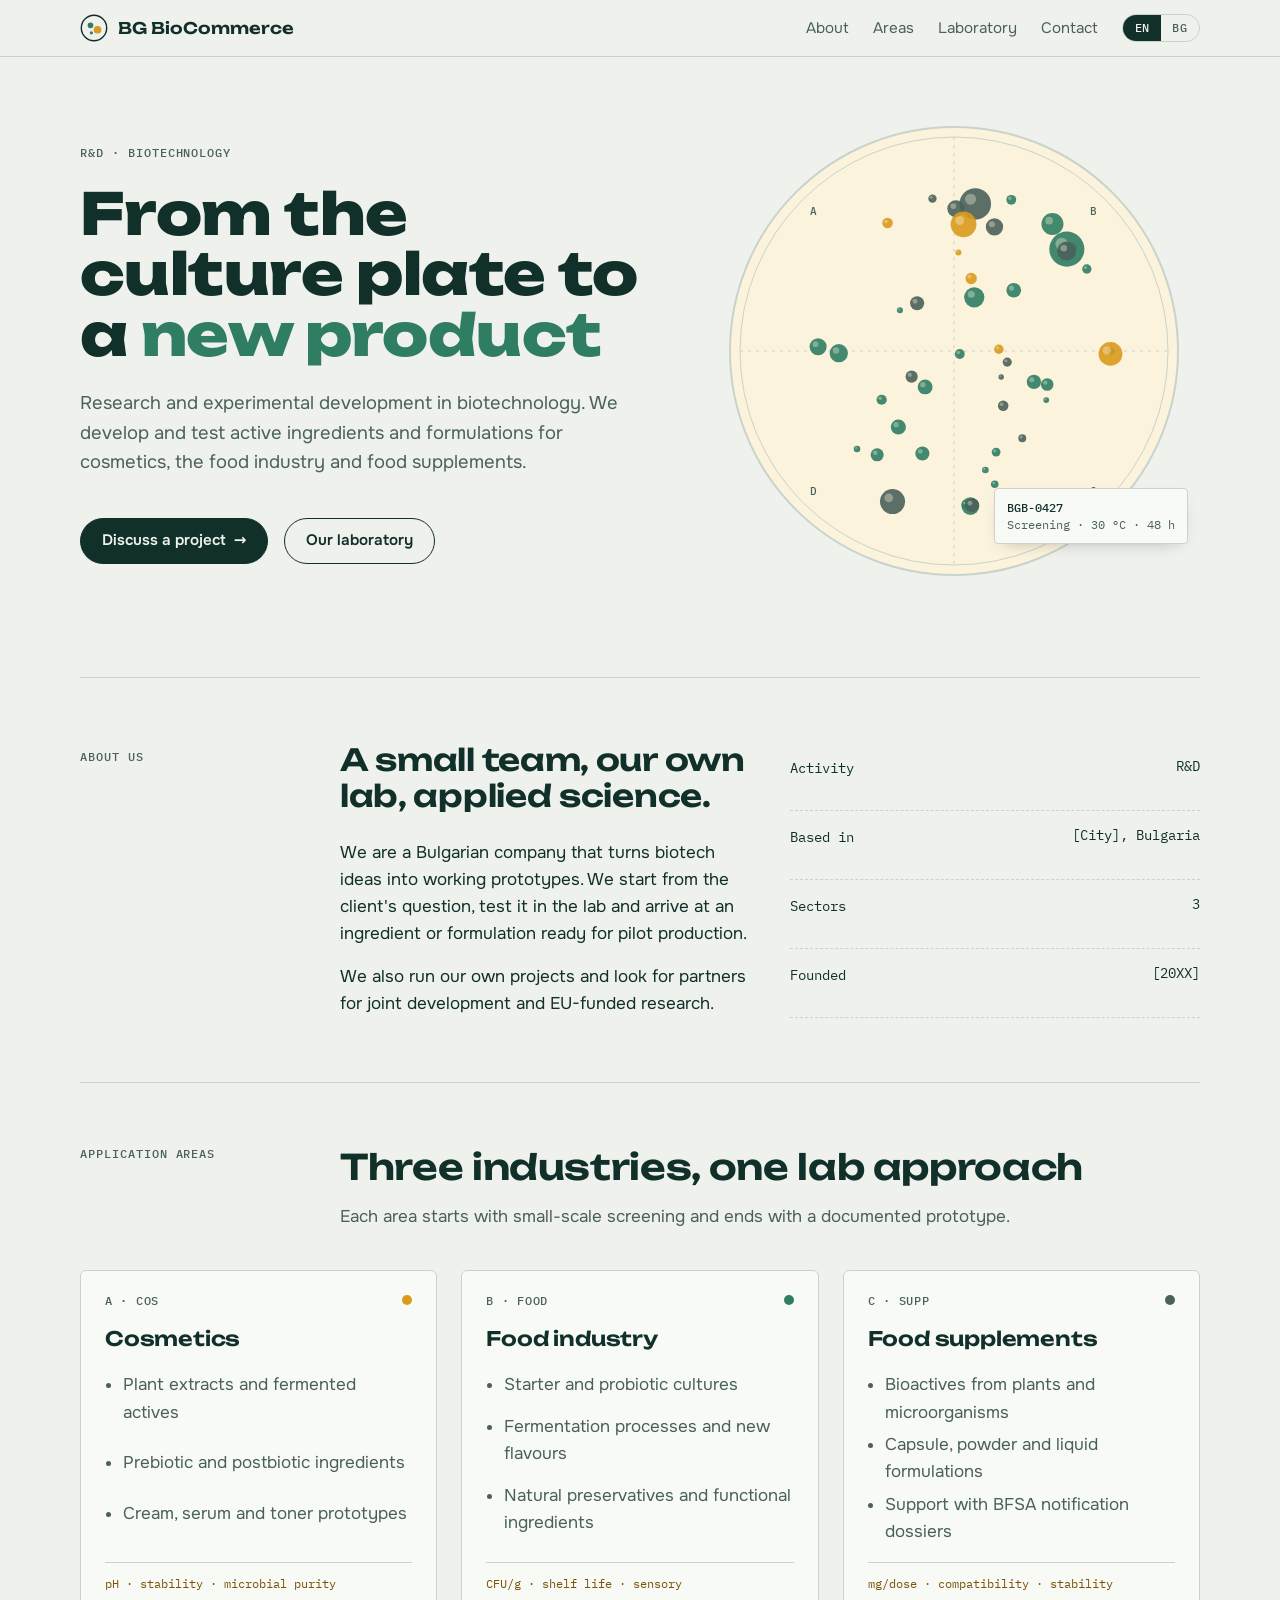
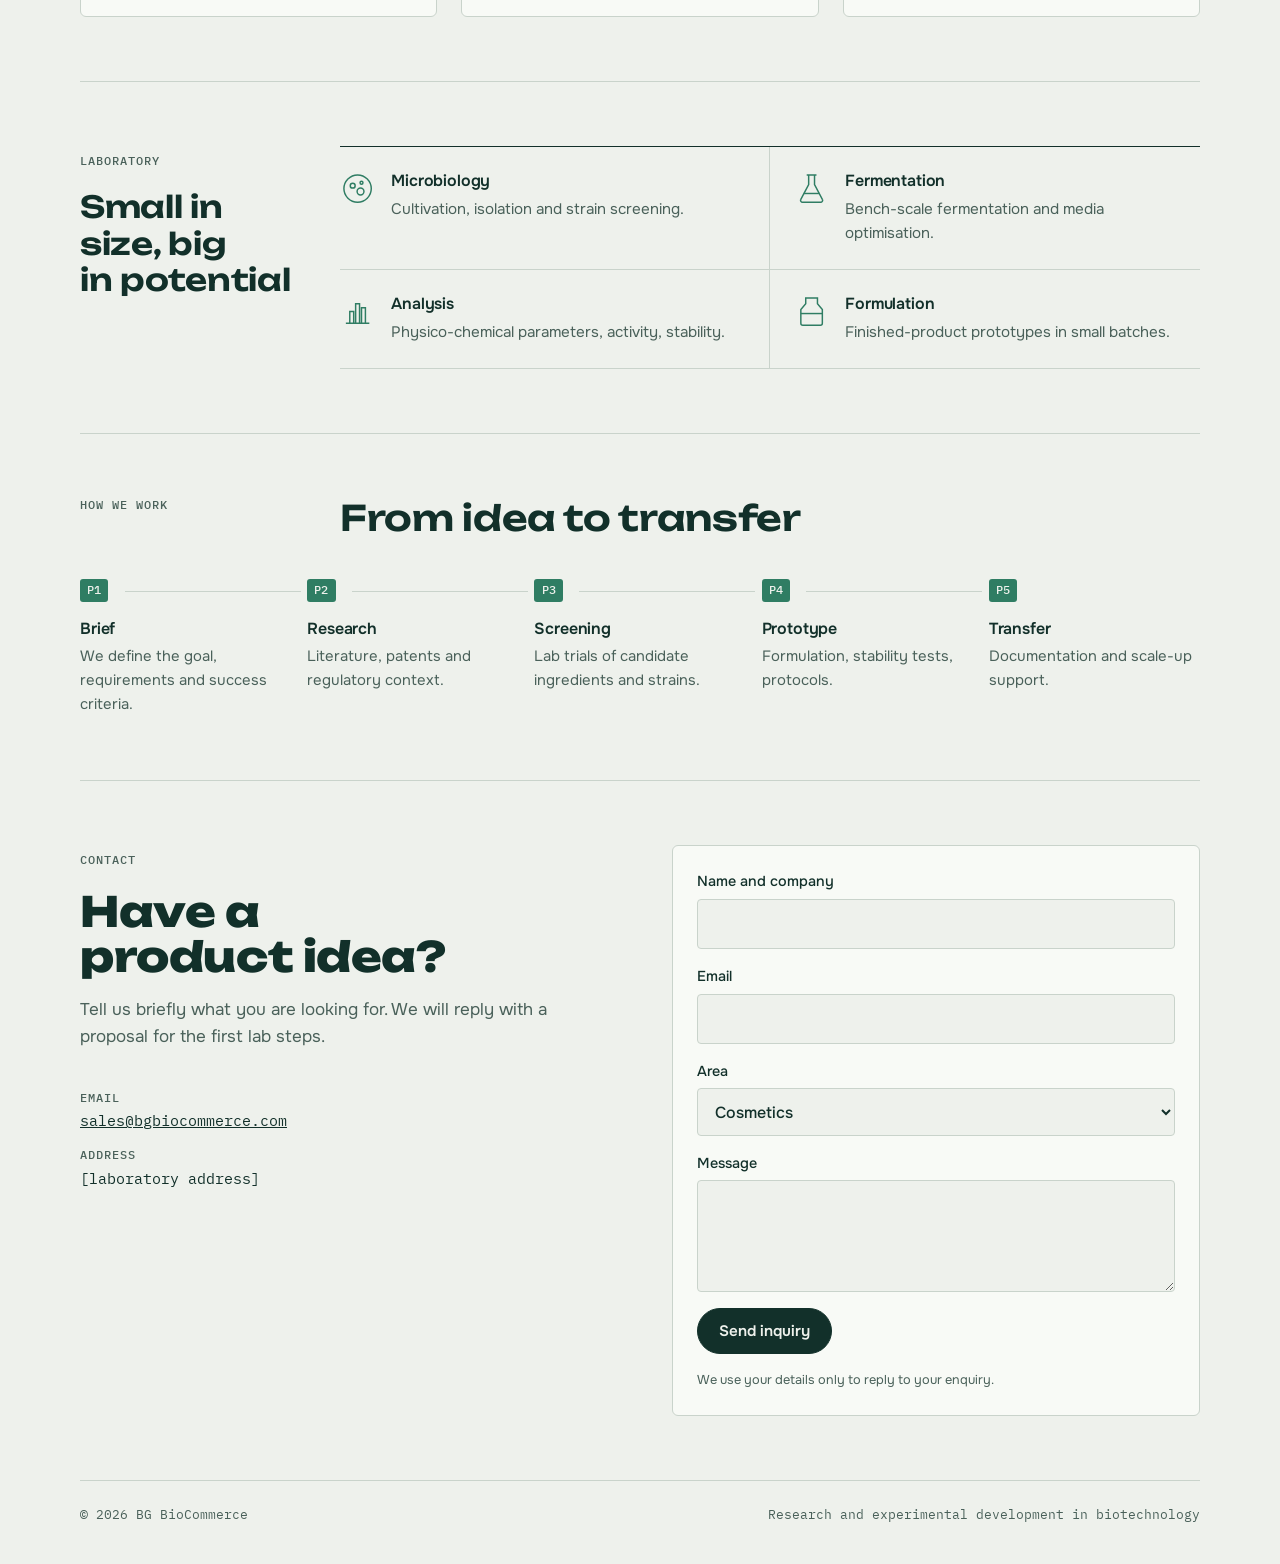
==== docs/index.html @ 8d6bc96a "Add production site for GitHub Pages in docs/ - docs/index.html built from the design concept, Engli" ====
<!doctype html>
<html lang="en" data-lang="en">
<head>
<meta charset="utf-8">
<meta name="viewport" content="width=device-width, initial-scale=1, viewport-fit=cover">
<title>BG BioCommerce · Biotechnology R&amp;D</title>
<meta name="description" content="BG BioCommerce: research and experimental development in biotechnology. Our laboratory develops and tests ingredients and formulations for cosmetics, the food industry and food supplements.">
<meta name="theme-color" content="#12302a">
<meta property="og:type" content="website">
<meta property="og:title" content="BG BioCommerce · Biotechnology R&amp;D">
<meta property="og:description" content="From the culture plate to a new product. Biotech R&amp;D for cosmetics, food and food supplements.">
<link rel="icon" href="favicon.svg" type="image/svg+xml">
<link rel="preload" href="fonts/unbounded-400-800-latin.woff2" as="font" type="font/woff2" crossorigin>
<link rel="preload" href="fonts/onest-400-600-latin.woff2" as="font" type="font/woff2" crossorigin>
<link rel="stylesheet" href="fonts/fonts.css">
<style>
/* Layout: a lab notebook — a culture-plate hero, then specimen-label sections on a mineral ground, one amber "agar" accent. */
:root {
  --bg: #eef1ec;          /* mineral sage paper */
  --surface: #f8faf6;
  --ink: #12302a;         /* spruce ink */
  --ink-soft: #4a615a;
  --line: #c9d3cb;
  --accent: #d99a1e;      /* agar amber */
  --accent-ink: #7a5208;
  --cell: #2f7d63;        /* chlorophyll */
  --plate: #fbf3dc;
  --display: "Unbounded", "Arial Black", system-ui, sans-serif;
  --body: "Onest", "Segoe UI", system-ui, sans-serif;
  --mono: "IBM Plex Mono", ui-monospace, "SFMono-Regular", Menlo, monospace;
  --s1: .75rem; --s2: 1rem; --s3: 1.5rem; --s4: 2.5rem; --s5: 4rem; --s6: 6rem;
}
@media (prefers-color-scheme: dark) {
  :root:not([data-theme="light"]) {
    --bg: #0d1a17; --surface: #13241f; --ink: #e3ece6; --ink-soft: #9fb3aa;
    --line: #26413a; --accent: #f0b23a; --accent-ink: #f6c96b; --cell: #5fbf98; --plate: #1d2a22;
    color-scheme: dark;
  }
}
:root[data-theme="dark"] {
  --bg: #0d1a17; --surface: #13241f; --ink: #e3ece6; --ink-soft: #9fb3aa;
  --line: #26413a; --accent: #f0b23a; --accent-ink: #f6c96b; --cell: #5fbf98; --plate: #1d2a22;
  color-scheme: dark;
}

* { box-sizing: border-box; }
html { scroll-behavior: smooth; }
[hidden] { display: none !important; }
img { max-width: 100%; }
body {
  margin: 0;
  background: var(--bg); color: var(--ink);
  font: 400 1.0625rem/1.6 var(--body);
  padding-inline: 16px;
}
.wrap { max-width: 1120px; margin-inline: auto; }
a { color: inherit; }
:focus-visible { outline: 2px solid var(--accent); outline-offset: 3px; border-radius: 2px; }
h1, h2, h3 { font-family: var(--display); text-wrap: balance; margin: 0; letter-spacing: -.01em; }
p { margin: 0; }
.label {
  font: 500 .75rem/1.2 var(--mono); letter-spacing: .08em; text-transform: uppercase; color: var(--ink-soft);
}
html[data-lang="bg"] .en, html:not([data-lang="bg"]) .bg { display: none !important; }

/* Header */
header.top {
  position: sticky; top: env(safe-area-inset-top, 0px); z-index: 10;
  background: color-mix(in srgb, var(--bg) 88%, transparent);
  backdrop-filter: blur(8px);
  border-bottom: 1px solid var(--line);
  margin-inline: -16px; padding-inline: 16px;
}
header.top .wrap { display: flex; align-items: center; gap: var(--s3); padding-block: .85rem; }
.brand { display: flex; align-items: center; gap: .6rem; text-decoration: none; font: 600 1rem/1 var(--display); }
.brand svg { width: 28px; height: 28px; flex: none; }
nav.links { display: flex; gap: var(--s3); margin-left: auto; font-size: .95rem; }
nav.links a { text-decoration: none; color: var(--ink-soft); }
nav.links a:hover { color: var(--ink); }
.lang { display: flex; border: 1px solid var(--line); border-radius: 999px; overflow: hidden; }
.lang button {
  font: 500 .75rem/1 var(--mono); letter-spacing: .06em; padding: .45rem .7rem; border: 0;
  background: transparent; color: var(--ink-soft); cursor: pointer;
}
.lang button[aria-pressed="true"] { background: var(--ink); color: var(--bg); }
@media (max-width: 760px) { nav.links { display: none; } .lang { margin-left: auto; } }

/* Hero */
.hero { display: grid; grid-template-columns: 1.15fr 1fr; gap: var(--s5); align-items: center; padding-block: var(--s5) var(--s6); }
.hero > div { min-width: 0; }
.kid { display: inline-flex; gap: .6rem; align-items: center; margin-bottom: var(--s3); }
.hero h1 { font-size: clamp(2rem, 4.6vw, 3.6rem); font-weight: 800; line-height: 1.05; }
.hero h1 em { font-style: normal; color: var(--cell); }
.hero .lede { margin-top: var(--s3); max-width: 34em; font-size: 1.15rem; color: var(--ink-soft); }
.cta { display: flex; flex-wrap: wrap; gap: var(--s2); margin-top: var(--s4); }
.btn {
  display: inline-flex; align-items: center; gap: .5rem; padding: .9rem 1.3rem; border-radius: 999px;
  font: 600 .95rem/1 var(--body); text-decoration: none; border: 1px solid var(--ink); cursor: pointer;
}
.btn.primary { background: var(--ink); color: var(--bg); }
.btn.primary:hover { background: var(--cell); border-color: var(--cell); }
.btn.ghost { background: transparent; color: var(--ink); }
.btn.ghost:hover { border-color: var(--accent); }

.plate-wrap { position: relative; max-width: 100%; aspect-ratio: 1; width: min(460px, 100%); justify-self: center; }
.plate-wrap canvas { width: 100%; height: 100%; display: block; }
.plate-tag {
  position: absolute; right: -4px; bottom: 8%;
  background: var(--surface); border: 1px solid var(--line); border-radius: 4px;
  padding: .6rem .75rem; font: 400 .72rem/1.5 var(--mono); color: var(--ink-soft);
  box-shadow: 0 6px 18px -10px rgba(0,0,0,.35);
}
.plate-tag strong { color: var(--ink); font-weight: 500; }
@media (max-width: 860px) {
  .hero { grid-template-columns: 1fr; gap: var(--s4); padding-block: var(--s4) var(--s5); }
  .plate-wrap { width: min(340px, 100%); }
}

/* Sections */
section.block { padding-block: var(--s5); border-top: 1px solid var(--line); }
.sec-head { display: grid; grid-template-columns: 220px 1fr; gap: var(--s4); margin-bottom: var(--s4); }
.sec-head > * { min-width: 0; }
.sec-head h2 { font-size: clamp(1.5rem, 3vw, 2.2rem); font-weight: 600; line-height: 1.15; }
.sec-head p { margin-top: var(--s2); color: var(--ink-soft); max-width: 40em; }
@media (max-width: 760px) { .sec-head { grid-template-columns: 1fr; gap: var(--s1); } }

/* About */
.about { display: grid; grid-template-columns: 220px 1fr 1fr; gap: var(--s4); }
.about > div { min-width: 0; }
.about .col p + p { margin-top: var(--s2); }
.facts { list-style: none; margin: 0; padding: 0; display: grid; gap: 0; }
.facts li { display: flex; justify-content: space-between; gap: var(--s2); padding-block: .75rem; border-bottom: 1px dashed var(--line); }
.facts li span:last-child { font-family: var(--mono); font-size: .9rem; text-align: right; }
@media (max-width: 860px) { .about { grid-template-columns: 1fr; gap: var(--s3); } }

/* Application areas — specimen cards */
.areas { display: grid; grid-template-columns: repeat(3, 1fr); gap: var(--s3); }
.spec {
  background: var(--surface); border: 1px solid var(--line); border-radius: 6px;
  padding: var(--s3); display: grid; grid-template-rows: auto auto 1fr auto; gap: var(--s2); min-width: 0;
}
.spec .code { display: flex; justify-content: space-between; font: 500 .75rem/1 var(--mono); color: var(--ink-soft); letter-spacing: .06em; }
.spec .dot { width: 10px; height: 10px; border-radius: 50%; background: var(--accent); display: inline-block; }
.spec h3 { font-size: 1.25rem; font-weight: 600; }
.spec ul { margin: 0; padding-left: 1.1rem; color: var(--ink-soft); display: grid; gap: .35rem; }
.spec .foot { font: 400 .78rem/1.4 var(--mono); color: var(--accent-ink); border-top: 1px solid var(--line); padding-top: var(--s1); }
@media (max-width: 860px) { .areas { grid-template-columns: 1fr; } }

/* Lab */
.lab { display: grid; grid-template-columns: 220px 1fr; gap: var(--s4); }
.lab > * { min-width: 0; }
.caps { display: grid; grid-template-columns: repeat(2, 1fr); gap: 0; border-top: 1px solid var(--ink); }
.cap { padding: var(--s3) var(--s3) var(--s3) 0; border-bottom: 1px solid var(--line); display: grid; grid-template-columns: 2.2rem 1fr; gap: var(--s2); }
.cap:nth-child(odd) { border-right: 1px solid var(--line); }
.cap:nth-child(even) { padding-left: var(--s3); }
.cap svg { width: 2.2rem; height: 2.2rem; stroke: var(--cell); fill: none; stroke-width: 1.5; }
.cap h3 { font: 600 1rem/1.3 var(--body); margin-bottom: .3rem; }
.cap p { color: var(--ink-soft); font-size: .95rem; }
@media (max-width: 760px) {
  .lab { grid-template-columns: 1fr; gap: var(--s2); }
  .caps { grid-template-columns: 1fr; }
  .cap:nth-child(odd) { border-right: 0; }
  .cap:nth-child(even) { padding-left: 0; }
}

/* Process — a real sequence, so numbered */
.steps { list-style: none; margin: 0; padding: 0; display: grid; grid-template-columns: repeat(5, 1fr); gap: var(--s2); counter-reset: st; }
.steps li { counter-increment: st; position: relative; padding-top: var(--s4); min-width: 0; }
.steps li::before {
  content: "P" counter(st); position: absolute; top: 0; left: 0;
  font: 500 .75rem/1 var(--mono); color: var(--bg); background: var(--cell); padding: .35rem .45rem; border-radius: 3px;
}
html[data-lang="bg"] .steps li::before { content: "Ф" counter(st); }
.steps li::after { content: ""; position: absolute; top: .78rem; left: 2.8rem; right: -.6rem; height: 1px; background: var(--line); }
.steps li:last-child::after { display: none; }
.steps h3 { font: 600 1rem/1.3 var(--body); margin-bottom: .35rem; }
.steps p { font-size: .93rem; color: var(--ink-soft); }
@media (max-width: 900px) { .steps { grid-template-columns: 1fr 1fr; row-gap: var(--s3); } .steps li::after { display: none; } }
@media (max-width: 480px) { .steps { grid-template-columns: 1fr; } }

/* Contact */
.contact { display: grid; grid-template-columns: 1fr 1fr; gap: var(--s5); align-items: start; }
.contact > * { min-width: 0; }
.contact h2 { font-size: clamp(1.6rem, 3.4vw, 2.6rem); font-weight: 800; line-height: 1.1; }
.contact .intro { margin-top: var(--s2); color: var(--ink-soft); max-width: 32em; }
.addr { margin-top: var(--s4); display: grid; gap: var(--s2); }
.addr div { display: grid; gap: .2rem; }
.addr .v { font-family: var(--mono); font-size: .95rem; user-select: all; }
form { background: var(--surface); border: 1px solid var(--line); border-radius: 6px; padding: var(--s3); display: grid; gap: var(--s2); }
form label { display: grid; gap: .35rem; font-size: .9rem; font-weight: 500; }
input, select, textarea {
  font: inherit; font-size: 1rem; color: var(--ink); background: var(--bg);
  border: 1px solid var(--line); border-radius: 4px; padding: .7rem .8rem; width: 100%;
}
textarea { min-height: 7rem; resize: vertical; }
.sent { font: 400 .85rem/1.4 var(--mono); color: var(--cell); }
@media (max-width: 860px) { .contact { grid-template-columns: 1fr; gap: var(--s4); } }

footer { border-top: 1px solid var(--line); padding-block: var(--s3) var(--s4); display: flex; flex-wrap: wrap; gap: var(--s2); justify-content: space-between; color: var(--ink-soft); font: 400 .8rem/1.5 var(--mono); }

@media (prefers-reduced-motion: reduce) { * { transition: none !important; } }
.sent.err { color: var(--accent-ink); }
.note { font-size: .8rem; color: var(--ink-soft); }
</style>
</head>
<body>

<header class="top">
  <div class="wrap">
    <a class="brand" href="#top" aria-label="BG BioCommerce">
      <svg viewBox="0 0 32 32" aria-hidden="true">
        <circle cx="16" cy="16" r="14.5" fill="none" stroke="currentColor" stroke-width="1.6"/>
        <circle cx="12" cy="13" r="3.2" fill="var(--cell)"/>
        <circle cx="20" cy="18" r="4.4" fill="var(--accent)"/>
        <circle cx="13" cy="21.5" r="1.8" fill="var(--cell)"/>
      </svg>
      BG BioCommerce
    </a>
    <nav class="links" aria-label="Main">
      <a href="#about"><span class="bg">За нас</span><span class="en">About</span></a>
      <a href="#areas"><span class="bg">Направления</span><span class="en">Areas</span></a>
      <a href="#lab"><span class="bg">Лаборатория</span><span class="en">Laboratory</span></a>
      <a href="#contact"><span class="bg">Контакт</span><span class="en">Contact</span></a>
    </nav>
    <div class="lang" role="group" aria-label="Language">
      <button type="button" id="lang-en" data-set="en" aria-pressed="true">EN</button>
      <button type="button" id="lang-bg" data-set="bg" aria-pressed="false">BG</button>
    </div>
  </div>
</header>

<main class="wrap" id="top">
  <section class="hero">
    <div>
      <div class="kid">
        <span class="label"><span class="bg">НИРД · Биотехнологии</span><span class="en">R&amp;D · Biotechnology</span></span>
      </div>
      <h1>
        <span class="bg">От лабораторната плака до <em>нов продукт</em></span>
        <span class="en">From the culture plate to a <em>new product</em></span>
      </h1>
      <p class="lede">
        <span class="bg">Научноизследователска и развойна дейност в областта на биотехнологиите. Разработваме и тестваме активни съставки и формули за козметиката, хранителната индустрия и хранителните добавки.</span>
        <span class="en">Research and experimental development in biotechnology. We develop and test active ingredients and formulations for cosmetics, the food industry and food supplements.</span>
      </p>
      <div class="cta">
        <a class="btn primary" href="#contact"><span class="bg">Обсъдете проект</span><span class="en">Discuss a project</span> →</a>
        <a class="btn ghost" href="#lab"><span class="bg">Нашата лаборатория</span><span class="en">Our laboratory</span></a>
      </div>
    </div>
    <div class="plate-wrap">
      <canvas id="plate" aria-label="Culture plate illustration" role="img"></canvas>
      <div class="plate-tag" aria-hidden="true">
        <strong>BGB-0427</strong><br>
        <span class="bg">Скрининг · 30 °C · 48 ч</span><span class="en">Screening · 30 °C · 48 h</span>
      </div>
    </div>
  </section>

  <section class="block" id="about">
    <div class="about">
      <div><span class="label"><span class="bg">За нас</span><span class="en">About us</span></span></div>
      <div class="col">
        <h2 style="font-size:clamp(1.4rem,2.6vw,1.9rem);font-weight:600;line-height:1.2;margin-bottom:var(--s3)">
          <span class="bg">Малък екип, собствена лаборатория, приложна наука.</span>
          <span class="en">A small team, our own lab, applied science.</span>
        </h2>
        <p>
          <span class="bg">Ние сме българска компания, която превръща биотехнологични идеи в работещи прототипи. Започваме от въпроса на клиента, проверяваме го в лабораторията и стигаме до съставка или формула, готова за пилотно производство.</span>
          <span class="en">We are a Bulgarian company that turns biotech ideas into working prototypes. We start from the client's question, test it in the lab and arrive at an ingredient or formulation ready for pilot production.</span>
        </p>
        <p>
          <span class="bg">Работим и по собствени проекти и търсим партньори за съвместни разработки и проекти по европейски програми.</span>
          <span class="en">We also run our own projects and look for partners for joint development and EU-funded research.</span>
        </p>
      </div>
      <ul class="facts">
        <li><span><span class="bg">Дейност</span><span class="en">Activity</span></span><span><span class="en">R&amp;D</span><span class="bg">НИРД</span></span></li>
        <li><span><span class="bg">Седалище</span><span class="en">Based in</span></span><span><span class="bg">[град], България</span><span class="en">[City], Bulgaria</span></span></li>
        <li><span><span class="bg">Направления</span><span class="en">Sectors</span></span><span>3</span></li>
        <li><span><span class="bg">Основана</span><span class="en">Founded</span></span><span>[20XX]</span></li>
      </ul>
    </div>
  </section>

  <section class="block" id="areas">
    <div class="sec-head">
      <span class="label"><span class="bg">Направления</span><span class="en">Application areas</span></span>
      <div>
        <h2><span class="bg">Три индустрии, един лабораторен подход</span><span class="en">Three industries, one lab approach</span></h2>
        <p><span class="bg">Всяко направление започва със скрининг в малък мащаб и завършва с документиран прототип.</span><span class="en">Each area starts with small-scale screening and ends with a documented prototype.</span></p>
      </div>
    </div>
    <div class="areas">
      <article class="spec">
        <div class="code"><span>A · COS</span><span class="dot" aria-hidden="true"></span></div>
        <h3><span class="bg">Козметика</span><span class="en">Cosmetics</span></h3>
        <ul>
          <li><span class="bg">Растителни екстракти и ферментирали активни съставки</span><span class="en">Plant extracts and fermented actives</span></li>
          <li><span class="bg">Пребиотични и постбиотични компоненти</span><span class="en">Prebiotic and postbiotic ingredients</span></li>
          <li><span class="bg">Прототипи на кремове, серуми, тоници</span><span class="en">Cream, serum and toner prototypes</span></li>
        </ul>
        <p class="foot"><span class="bg">pH · стабилност · микробиологична чистота</span><span class="en">pH · stability · microbial purity</span></p>
      </article>
      <article class="spec">
        <div class="code"><span>B · FOOD</span><span class="dot" aria-hidden="true" style="background:var(--cell)"></span></div>
        <h3><span class="bg">Хранителна индустрия</span><span class="en">Food industry</span></h3>
        <ul>
          <li><span class="bg">Стартерни и пробиотични култури</span><span class="en">Starter and probiotic cultures</span></li>
          <li><span class="bg">Ферментационни процеси и нови вкусове</span><span class="en">Fermentation processes and new flavours</span></li>
          <li><span class="bg">Естествени консерванти и функционални съставки</span><span class="en">Natural preservatives and functional ingredients</span></li>
        </ul>
        <p class="foot"><span class="bg">CFU/g · срок на годност · сензорика</span><span class="en">CFU/g · shelf life · sensory</span></p>
      </article>
      <article class="spec">
        <div class="code"><span>C · SUPP</span><span class="dot" aria-hidden="true" style="background:var(--ink-soft)"></span></div>
        <h3><span class="bg">Хранителни добавки</span><span class="en">Food supplements</span></h3>
        <ul>
          <li><span class="bg">Биоактивни вещества от растения и микроорганизми</span><span class="en">Bioactives from plants and microorganisms</span></li>
          <li><span class="bg">Рецептури за капсули, прахове, течни форми</span><span class="en">Capsule, powder and liquid formulations</span></li>
          <li><span class="bg">Подкрепа за документация към БАБХ</span><span class="en">Support with BFSA notification dossiers</span></li>
        </ul>
        <p class="foot"><span class="bg">mg/доза · съвместимост · стабилност</span><span class="en">mg/dose · compatibility · stability</span></p>
      </article>
    </div>
  </section>

  <section class="block" id="lab">
    <div class="lab">
      <div>
        <span class="label"><span class="bg">Лаборатория</span><span class="en">Laboratory</span></span>
        <h2 style="font-size:clamp(1.4rem,2.6vw,1.9rem);font-weight:600;line-height:1.2;margin-top:var(--s2)">
          <span class="bg">Малка по размер, голяма по потенциал</span><span class="en">Small in size, big in potential</span>
        </h2>
      </div>
      <div class="caps">
        <div class="cap">
          <svg viewBox="0 0 36 36" aria-hidden="true"><circle cx="18" cy="18" r="14"/><circle cx="13" cy="15" r="2.5"/><circle cx="21" cy="21" r="3.5"/><circle cx="22" cy="12" r="1.5"/></svg>
          <div><h3><span class="bg">Микробиология</span><span class="en">Microbiology</span></h3>
          <p><span class="bg">Култивиране, изолиране и скрининг на щамове.</span><span class="en">Cultivation, isolation and strain screening.</span></p></div>
        </div>
        <div class="cap">
          <svg viewBox="0 0 36 36" aria-hidden="true"><path d="M13 4h10M15 4v10L7 29a2 2 0 0 0 2 3h18a2 2 0 0 0 2-3l-8-15V4"/><path d="M10 23h16"/></svg>
          <div><h3><span class="bg">Ферментация</span><span class="en">Fermentation</span></h3>
          <p><span class="bg">Лабораторни ферментации и оптимизация на среди.</span><span class="en">Bench-scale fermentation and media optimisation.</span></p></div>
        </div>
        <div class="cap">
          <svg viewBox="0 0 36 36" aria-hidden="true"><path d="M6 30h24M10 30V18h4v12M16 30V10h4v20M22 30V14h4v16"/></svg>
          <div><h3><span class="bg">Анализи</span><span class="en">Analysis</span></h3>
          <p><span class="bg">Физикохимични показатели, активност, стабилност.</span><span class="en">Physico-chemical parameters, activity, stability.</span></p></div>
        </div>
        <div class="cap">
          <svg viewBox="0 0 36 36" aria-hidden="true"><path d="M12 4h12v6l5 6v14a2 2 0 0 1-2 2H9a2 2 0 0 1-2-2V16l5-6z"/><path d="M7 20h22"/></svg>
          <div><h3><span class="bg">Формулиране</span><span class="en">Formulation</span></h3>
          <p><span class="bg">Прототипи на готови продукти в малки партиди.</span><span class="en">Finished-product prototypes in small batches.</span></p></div>
        </div>
      </div>
    </div>
  </section>

  <section class="block" id="process">
    <div class="sec-head">
      <span class="label"><span class="bg">Как работим</span><span class="en">How we work</span></span>
      <div><h2><span class="bg">От идея до трансфер</span><span class="en">From idea to transfer</span></h2></div>
    </div>
    <ol class="steps">
      <li><h3><span class="bg">Задание</span><span class="en">Brief</span></h3><p><span class="bg">Формулираме целта, изискванията и критериите за успех.</span><span class="en">We define the goal, requirements and success criteria.</span></p></li>
      <li><h3><span class="bg">Проучване</span><span class="en">Research</span></h3><p><span class="bg">Литература, патенти и регулаторни рамки.</span><span class="en">Literature, patents and regulatory context.</span></p></li>
      <li><h3><span class="bg">Скрининг</span><span class="en">Screening</span></h3><p><span class="bg">Лабораторни опити с кандидат-съставки и щамове.</span><span class="en">Lab trials of candidate ingredients and strains.</span></p></li>
      <li><h3><span class="bg">Прототип</span><span class="en">Prototype</span></h3><p><span class="bg">Формула, тестове за стабилност, протоколи.</span><span class="en">Formulation, stability tests, protocols.</span></p></li>
      <li><h3><span class="bg">Трансфер</span><span class="en">Transfer</span></h3><p><span class="bg">Документация и подкрепа при мащабиране.</span><span class="en">Documentation and scale-up support.</span></p></li>
    </ol>
  </section>

  <section class="block" id="contact">
    <div class="contact">
      <div>
        <span class="label"><span class="bg">Контакт</span><span class="en">Contact</span></span>
        <h2 style="margin-top:var(--s2)"><span class="bg">Имате идея за продукт?</span><span class="en">Have a product idea?</span></h2>
        <p class="intro"><span class="bg">Опишете накратко какво търсите. Ще отговорим с предложение за първите лабораторни стъпки.</span><span class="en">Tell us briefly what you are looking for. We will reply with a proposal for the first lab steps.</span></p>
        <div class="addr">
          <div><span class="label"><span class="bg">Имейл</span><span class="en">Email</span></span><a class="v" href="mailto:sales@bgbiocommerce.com">sales@bgbiocommerce.com</a></div>
          <div><span class="label"><span class="bg">Адрес</span><span class="en">Address</span></span><span class="v"><span class="bg">[адрес на лабораторията]</span><span class="en">[laboratory address]</span></span></div>
        </div>
      </div>
      <form id="inq">
        <label for="f-name"><span><span class="bg">Име и фирма</span><span class="en">Name and company</span></span>
          <input id="f-name" name="name" autocomplete="name" required></label>
        <label for="f-mail"><span><span class="bg">Имейл</span><span class="en">Email</span></span>
          <input id="f-mail" name="email" type="email" autocomplete="email" required></label>
        <label for="f-area"><span><span class="bg">Направление</span><span class="en">Area</span></span>
          <select id="f-area" name="area">
            <option value="Cosmetics" data-bg="Козметика">Cosmetics</option>
            <option value="Food industry" data-bg="Хранителна индустрия">Food industry</option>
            <option value="Food supplements" data-bg="Хранителни добавки">Food supplements</option>
            <option value="Other / joint project" data-bg="Друго / съвместен проект">Other / joint project</option>
          </select></label>
        <label for="f-msg"><span><span class="bg">Съобщение</span><span class="en">Message</span></span>
          <textarea id="f-msg" name="message" required></textarea></label>
        <button class="btn primary" type="submit" style="justify-self:start"><span class="bg">Изпратете запитване</span><span class="en">Send inquiry</span></button>
        <p class="note"><span class="en">We use your details only to reply to your enquiry.</span><span class="bg">Използваме данните ви само за да отговорим на запитването.</span></p>
        <p class="sent" id="sent" role="status" hidden></p>
      </form>
    </div>
  </section>

  <footer>
    <span>© 2026 BG BioCommerce</span>
    <span><span class="bg">Научноизследователска и развойна дейност в областта на биотехнологиите</span><span class="en">Research and experimental development in biotechnology</span></span>
  </footer>
</main>

<script>
(() => {
  const root = document.documentElement;
  const setLang = (l) => {
    root.setAttribute('data-lang', l);
    root.setAttribute('lang', l);
    document.querySelectorAll('.lang button').forEach(b => b.setAttribute('aria-pressed', String(b.dataset.set === l)));
    document.querySelectorAll('#f-area option').forEach(o => {
      if (!o.dataset.en) o.dataset.en = o.textContent;
      o.textContent = l === 'bg' ? o.dataset.bg : o.dataset.en;
    });
    try { localStorage.setItem('bgb-lang', l); } catch (e) {}
  };
  document.querySelectorAll('.lang button').forEach(b => b.addEventListener('click', () => setLang(b.dataset.set)));
  let saved = 'en';
  try { saved = localStorage.getItem('bgb-lang') || 'en'; } catch (e) {}
  setLang(saved);

  // Contact form. Set FORM_ACCESS_KEY to a Web3Forms key (https://web3forms.com) to deliver
  // enquiries by email. Without a key the form opens the visitor's email app instead.
  const FORM_ACCESS_KEY = '';
  const CONTACT_EMAIL = 'sales@bgbiocommerce.com';
  const form = document.getElementById('inq');
  const sent = document.getElementById('sent');
  const say = (en, bg, err) => {
    sent.textContent = root.getAttribute('data-lang') === 'bg' ? bg : en;
    sent.classList.toggle('err', !!err);
    sent.hidden = false;
  };
  form.addEventListener('submit', async (e) => {
    e.preventDefault();
    const d = Object.fromEntries(new FormData(form));
    const subject = `Website enquiry: ${d.area}`;
    if (!FORM_ACCESS_KEY) {
      const body = `${d.message}\n\n${d.name}\n${d.email}`;
      location.href = `mailto:${CONTACT_EMAIL}?subject=${encodeURIComponent(subject)}&body=${encodeURIComponent(body)}`;
      return;
    }
    const btn = form.querySelector('button[type="submit"]');
    btn.disabled = true;
    try {
      const res = await fetch('https://api.web3forms.com/submit', {
        method: 'POST',
        headers: { 'Content-Type': 'application/json', Accept: 'application/json' },
        body: JSON.stringify({ access_key: FORM_ACCESS_KEY, subject, from_name: 'BG BioCommerce website', ...d }),
      });
      if (!res.ok) throw new Error(res.status);
      form.reset();
      say('Thank you. We received your enquiry and will reply soon.', 'Благодарим ви. Получихме запитването и ще отговорим скоро.');
    } catch (err) {
      say(`The message could not be sent. Please email us at ${CONTACT_EMAIL}.`, `Съобщението не беше изпратено. Моля, пишете ни на ${CONTACT_EMAIL}.`, true);
    } finally {
      btn.disabled = false;
    }
  });

  // Culture plate: colonies grow once from a seeded pattern, then rest.
  const cv = document.getElementById('plate');
  const ctx = cv.getContext('2d');
  const css = (n) => getComputedStyle(root).getPropertyValue(n).trim();
  let rnd = 7;
  const r = () => (rnd = (rnd * 16807) % 2147483647) / 2147483647;
  const colonies = [];
  for (let i = 0; i < 46; i++) {
    const a = r() * Math.PI * 2, d = Math.sqrt(r()) * 0.78;
    colonies.push({ x: Math.cos(a) * d, y: Math.sin(a) * d, s: 0.012 + r() * r() * 0.07, k: r() < 0.3 ? 'accent' : (r() < 0.75 ? 'cell' : 'ink-soft'), delay: r() * 0.6 });
  }
  const reduce = matchMedia('(prefers-reduced-motion: reduce)').matches;
  let t0 = null;
  function draw(ts) {
    if (t0 === null) t0 = ts;
    const p = reduce ? 1 : Math.min(1, (ts - t0) / 2400);
    const dpr = window.devicePixelRatio || 1;
    const w = cv.clientWidth;
    if (cv.width !== Math.round(w * dpr)) { cv.width = Math.round(w * dpr); cv.height = Math.round(w * dpr); }
    ctx.setTransform(dpr, 0, 0, dpr, 0, 0);
    ctx.clearRect(0, 0, w, w);
    const c = w / 2, R = w / 2 - 6;
    // dish
    ctx.beginPath(); ctx.arc(c, c, R, 0, Math.PI * 2);
    ctx.fillStyle = css('--plate'); ctx.fill();
    ctx.lineWidth = 2; ctx.strokeStyle = css('--line'); ctx.stroke();
    ctx.beginPath(); ctx.arc(c, c, R - 10, 0, Math.PI * 2);
    ctx.lineWidth = 1; ctx.strokeStyle = css('--line'); ctx.stroke();
    // quadrant marks like a streak plate
    ctx.setLineDash([3, 5]);
    ctx.beginPath(); ctx.moveTo(c, c - R + 10); ctx.lineTo(c, c + R - 10); ctx.moveTo(c - R + 10, c); ctx.lineTo(c + R - 10, c); ctx.stroke();
    ctx.setLineDash([]);
    for (const col of colonies) {
      const g = Math.max(0, Math.min(1, (p - col.delay) / 0.4));
      if (g <= 0) continue;
      const e = 1 - Math.pow(1 - g, 3);
      const rad = col.s * R * e;
      const x = c + col.x * (R - 14), y = c + col.y * (R - 14);
      ctx.beginPath(); ctx.arc(x, y, rad, 0, Math.PI * 2);
      ctx.globalAlpha = 0.9; ctx.fillStyle = css('--' + col.k); ctx.fill();
      ctx.globalAlpha = 0.35; ctx.beginPath(); ctx.arc(x - rad * 0.3, y - rad * 0.3, rad * 0.35, 0, Math.PI * 2);
      ctx.fillStyle = css('--plate'); ctx.fill();
      ctx.globalAlpha = 1;
    }
    // quadrant labels
    ctx.font = '500 11px "IBM Plex Mono", monospace'; ctx.fillStyle = css('--ink-soft');
    ['A', 'B', 'C', 'D'].forEach((l, i) => {
      const ang = -Math.PI * 3 / 4 + i * Math.PI / 2;
      ctx.fillText(l, c + Math.cos(ang) * (R - 26) - 4, c + Math.sin(ang) * (R - 26) + 4);
    });
    if (p < 1) requestAnimationFrame(draw);
  }
  requestAnimationFrame(draw);
  const redraw = () => { t0 = -1e9; requestAnimationFrame(draw); };
  addEventListener('resize', redraw);
  matchMedia('(prefers-color-scheme: dark)').addEventListener('change', redraw);
  new MutationObserver(redraw).observe(root, { attributes: true, attributeFilter: ['data-theme'] });
})();
</script>
</body>
</html>
---- docs/fonts/fonts.css ----
/* Self-hosted from Google Fonts (SIL Open Font License). */
@font-face {
  font-family: 'IBM Plex Mono';
  font-style: normal;
  font-weight: 400;
  font-display: swap;
  src: url(ibm-plex-mono-400-cyrillic.woff2) format('woff2');
  unicode-range: U+0301, U+0400-045F, U+0490-0491, U+04B0-04B1, U+2116;
}
@font-face {
  font-family: 'IBM Plex Mono';
  font-style: normal;
  font-weight: 400;
  font-display: swap;
  src: url(ibm-plex-mono-400-latin.woff2) format('woff2');
  unicode-range: U+0000-00FF, U+0131, U+0152-0153, U+02BB-02BC, U+02C6, U+02DA, U+02DC, U+0304, U+0308, U+0329, U+2000-206F, U+20AC, U+2122, U+2191, U+2193, U+2212, U+2215, U+FEFF, U+FFFD;
}
@font-face {
  font-family: 'IBM Plex Mono';
  font-style: normal;
  font-weight: 500;
  font-display: swap;
  src: url(ibm-plex-mono-500-cyrillic.woff2) format('woff2');
  unicode-range: U+0301, U+0400-045F, U+0490-0491, U+04B0-04B1, U+2116;
}
@font-face {
  font-family: 'IBM Plex Mono';
  font-style: normal;
  font-weight: 500;
  font-display: swap;
  src: url(ibm-plex-mono-500-latin.woff2) format('woff2');
  unicode-range: U+0000-00FF, U+0131, U+0152-0153, U+02BB-02BC, U+02C6, U+02DA, U+02DC, U+0304, U+0308, U+0329, U+2000-206F, U+20AC, U+2122, U+2191, U+2193, U+2212, U+2215, U+FEFF, U+FFFD;
}
@font-face {
  font-family: 'Onest';
  font-style: normal;
  font-weight: 400 600;
  font-display: swap;
  src: url(onest-400-600-cyrillic.woff2) format('woff2');
  unicode-range: U+0301, U+0400-045F, U+0490-0491, U+04B0-04B1, U+2116;
}
@font-face {
  font-family: 'Onest';
  font-style: normal;
  font-weight: 400 600;
  font-display: swap;
  src: url(onest-400-600-latin.woff2) format('woff2');
  unicode-range: U+0000-00FF, U+0131, U+0152-0153, U+02BB-02BC, U+02C6, U+02DA, U+02DC, U+0304, U+0308, U+0329, U+2000-206F, U+20AC, U+2122, U+2191, U+2193, U+2212, U+2215, U+FEFF, U+FFFD;
}
@font-face {
  font-family: 'Unbounded';
  font-style: normal;
  font-weight: 400 800;
  font-display: swap;
  src: url(unbounded-400-800-cyrillic.woff2) format('woff2');
  unicode-range: U+0301, U+0400-045F, U+0490-0491, U+04B0-04B1, U+2116;
}
@font-face {
  font-family: 'Unbounded';
  font-style: normal;
  font-weight: 400 800;
  font-display: swap;
  src: url(unbounded-400-800-latin.woff2) format('woff2');
  unicode-range: U+0000-00FF, U+0131, U+0152-0153, U+02BB-02BC, U+02C6, U+02DA, U+02DC, U+0304, U+0308, U+0329, U+2000-206F, U+20AC, U+2122, U+2191, U+2193, U+2212, U+2215, U+FEFF, U+FFFD;
}
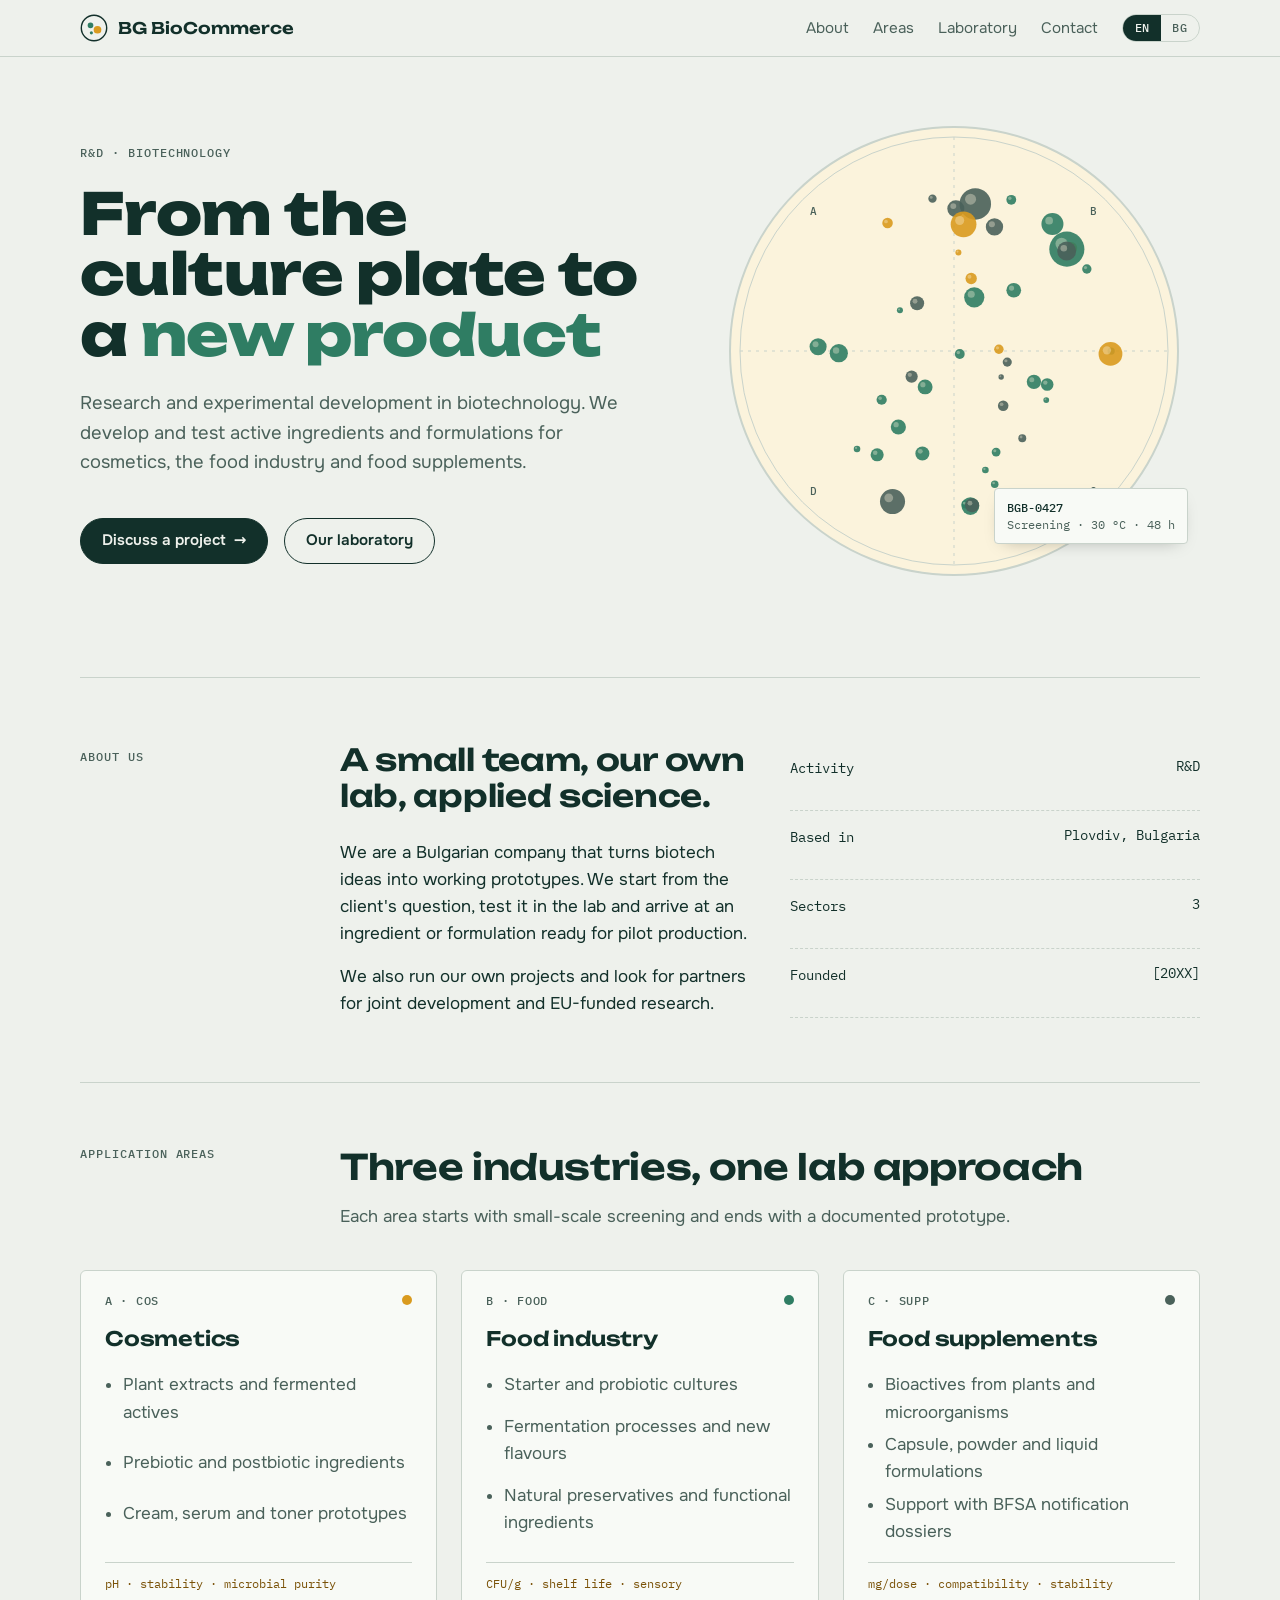
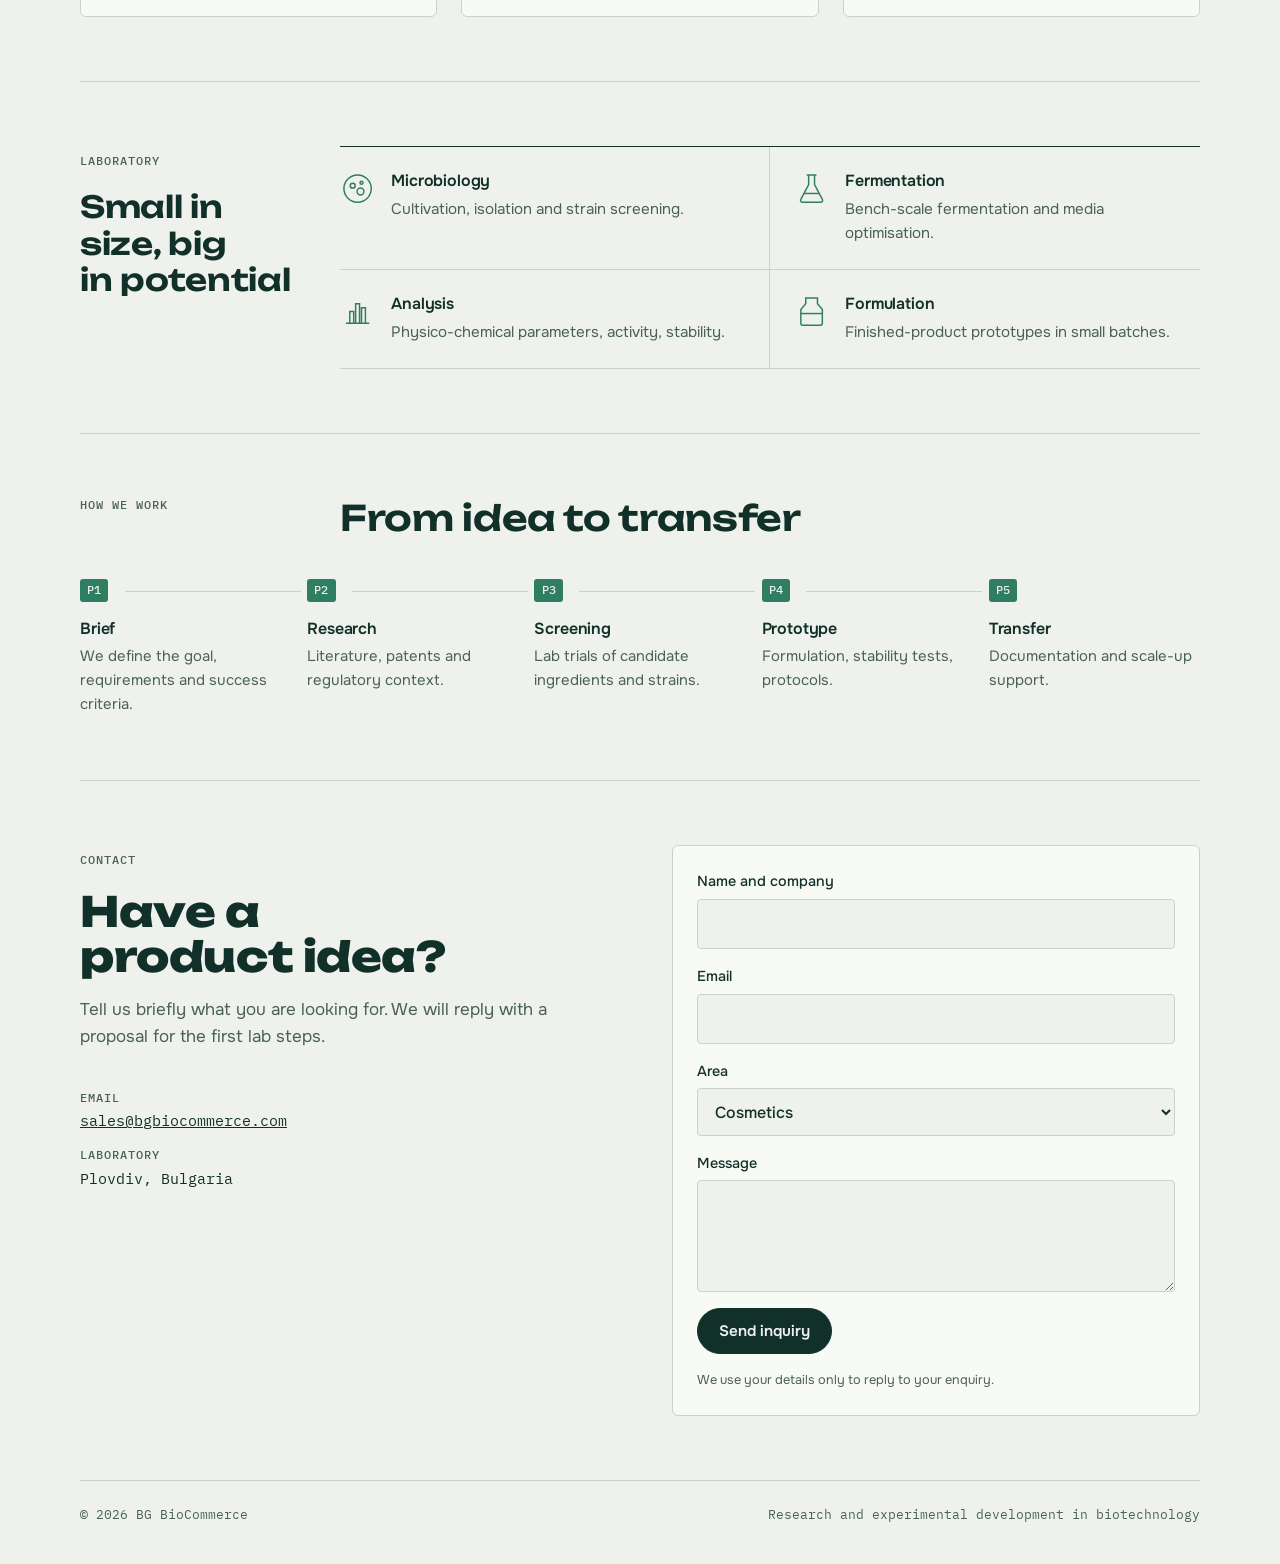
==== commit 49e910b0: "Set laboratory location to Plovdiv, Bulgaria Co-Authored-By: Claude Opus 5.5 <noreply@anthropic.com>" ====
--- a/docs/index.html
+++ b/docs/index.html
@@ -276,7 +276,7 @@
       </div>
       <ul class="facts">
         <li><span><span class="bg">Дейност</span><span class="en">Activity</span></span><span><span class="en">R&amp;D</span><span class="bg">НИРД</span></span></li>
-        <li><span><span class="bg">Седалище</span><span class="en">Based in</span></span><span><span class="bg">[град], България</span><span class="en">[City], Bulgaria</span></span></li>
+        <li><span><span class="bg">Седалище</span><span class="en">Based in</span></span><span><span class="bg">Пловдив, България</span><span class="en">Plovdiv, Bulgaria</span></span></li>
         <li><span><span class="bg">Направления</span><span class="en">Sectors</span></span><span>3</span></li>
         <li><span><span class="bg">Основана</span><span class="en">Founded</span></span><span>[20XX]</span></li>
       </ul>
@@ -380,7 +380,7 @@
         <p class="intro"><span class="bg">Опишете накратко какво търсите. Ще отговорим с предложение за първите лабораторни стъпки.</span><span class="en">Tell us briefly what you are looking for. We will reply with a proposal for the first lab steps.</span></p>
         <div class="addr">
           <div><span class="label"><span class="bg">Имейл</span><span class="en">Email</span></span><a class="v" href="mailto:sales@bgbiocommerce.com">sales@bgbiocommerce.com</a></div>
-          <div><span class="label"><span class="bg">Адрес</span><span class="en">Address</span></span><span class="v"><span class="bg">[адрес на лабораторията]</span><span class="en">[laboratory address]</span></span></div>
+          <div><span class="label"><span class="bg">Лаборатория</span><span class="en">Laboratory</span></span><span class="v"><span class="bg">Пловдив, България</span><span class="en">Plovdiv, Bulgaria</span></span></div>
         </div>
       </div>
       <form id="inq">
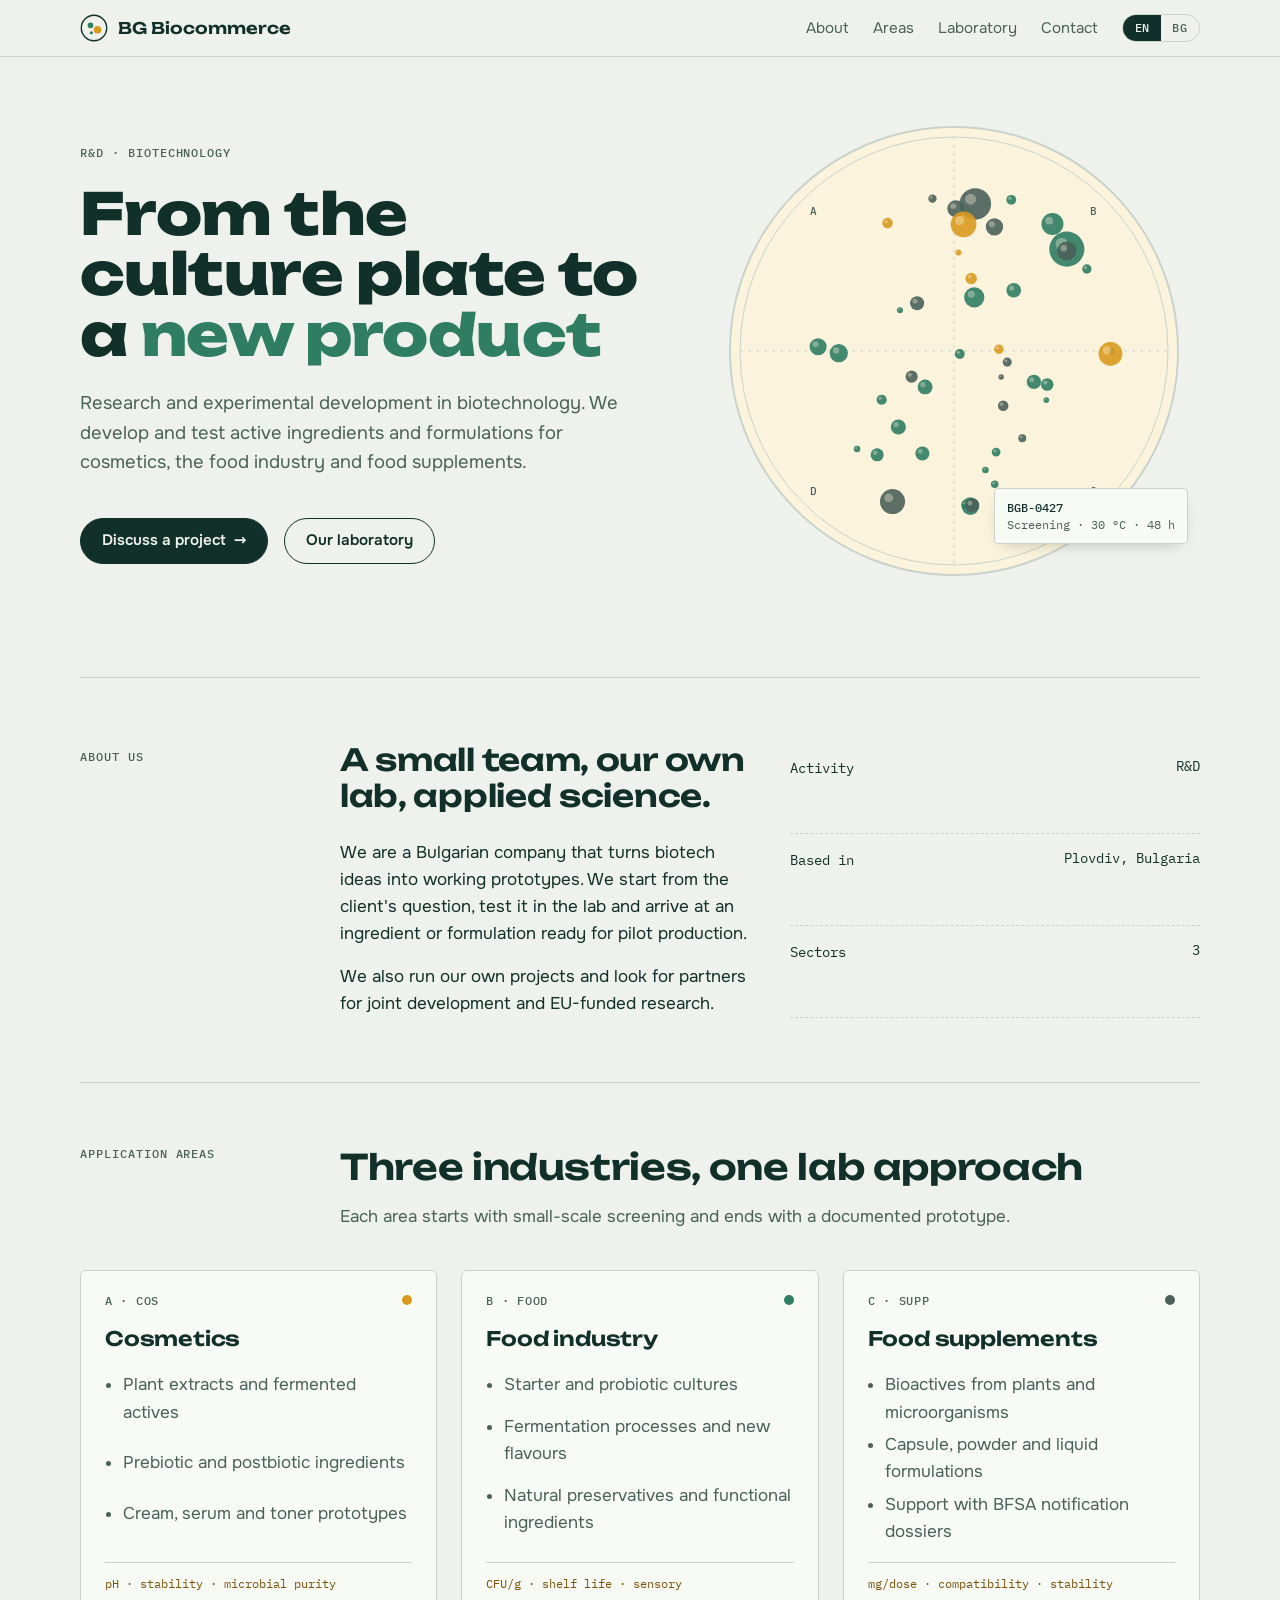
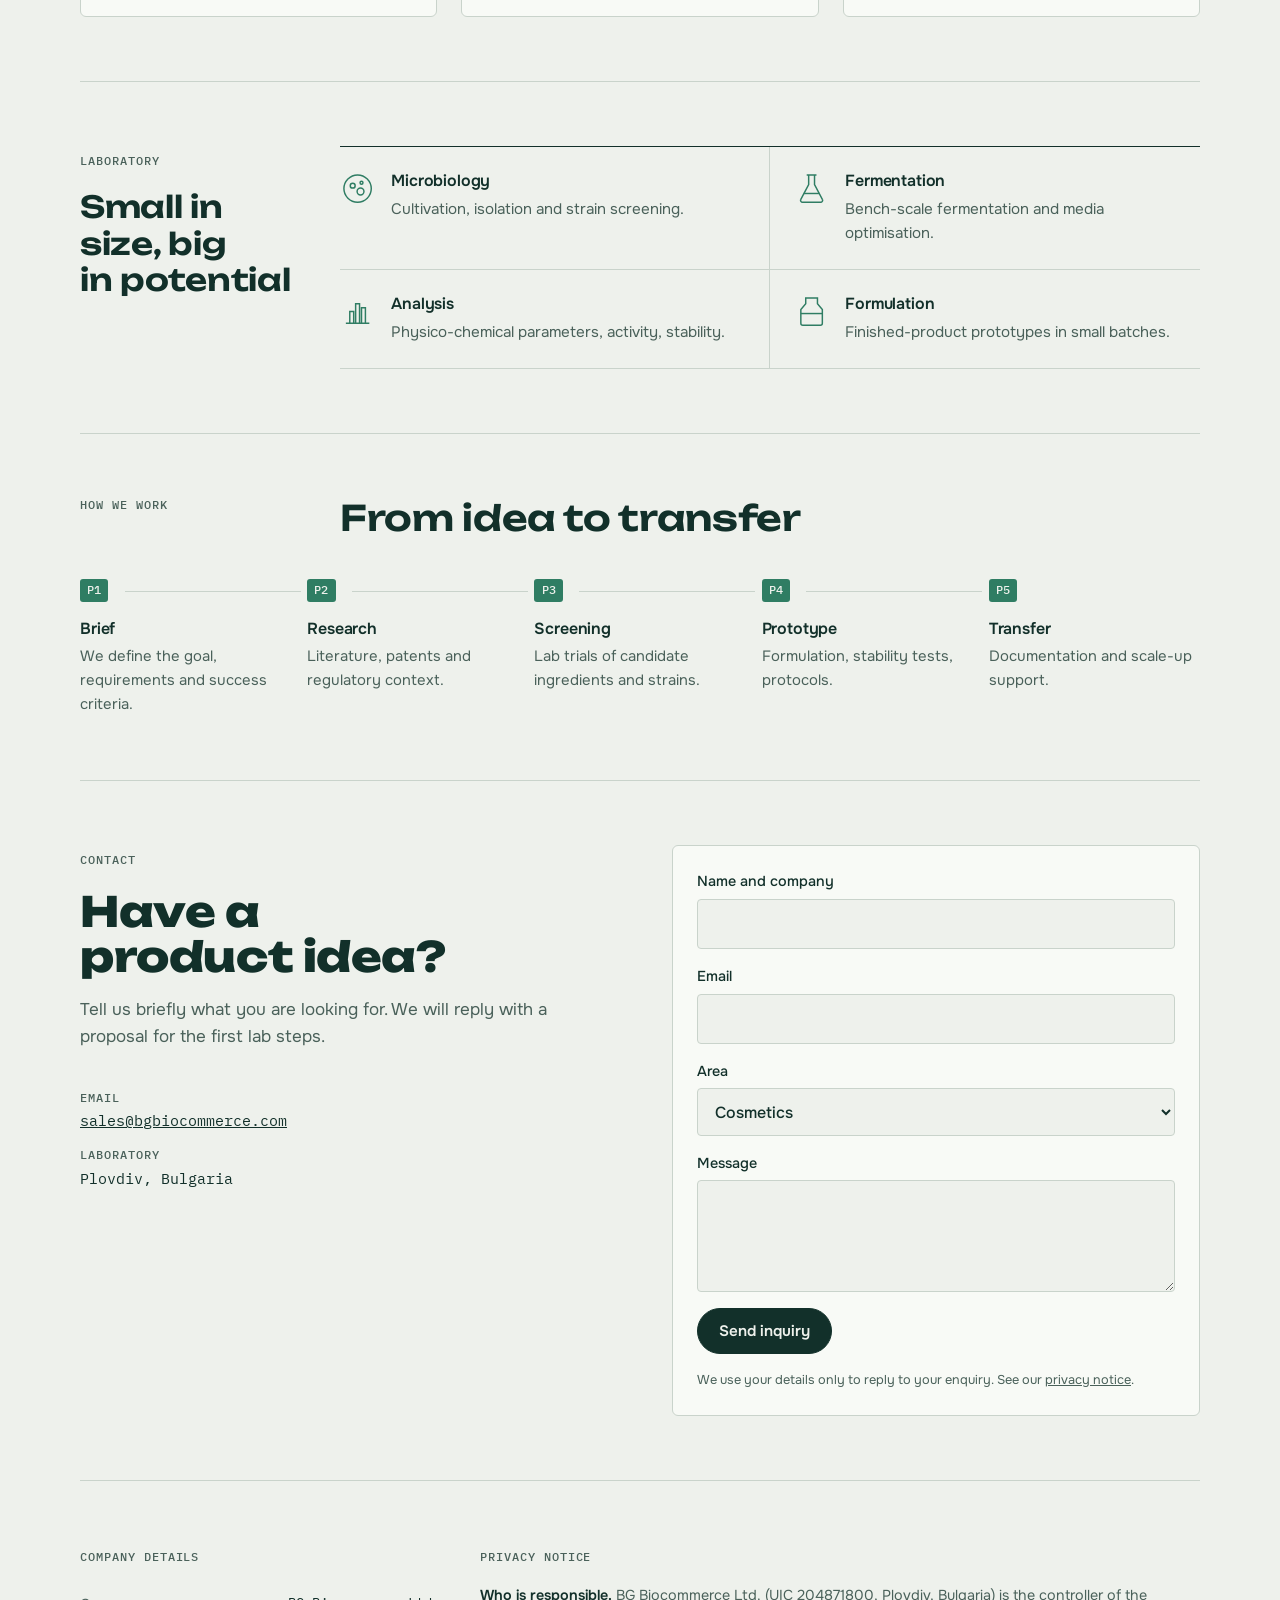
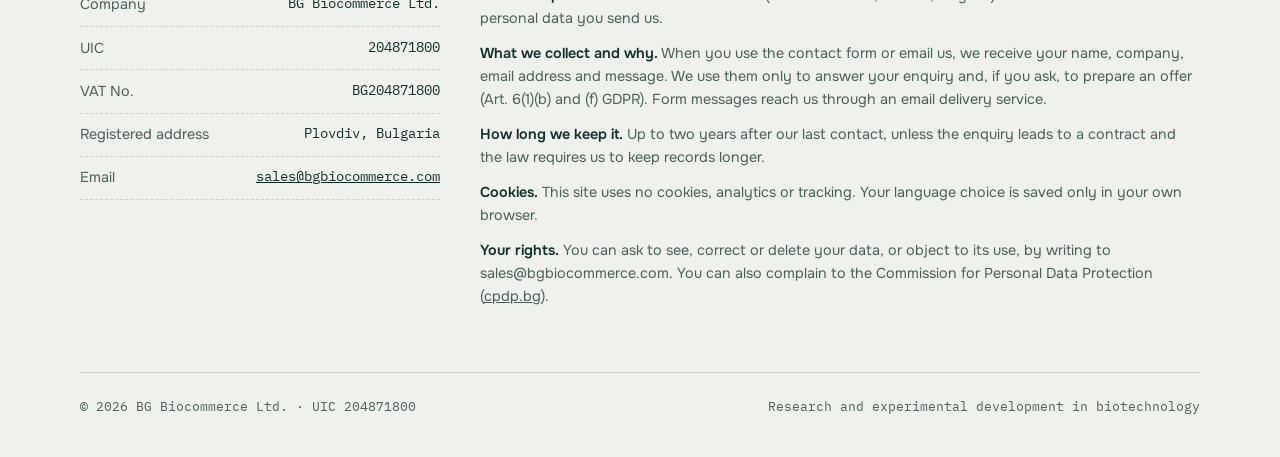
==== commit f7c609b5: "Add company details and privacy notice - Company section: BG Biocommerce Ltd., UIC 204871800, VAT BG" ====
--- a/docs/index.html
+++ b/docs/index.html
@@ -3,11 +3,11 @@
 <head>
 <meta charset="utf-8">
 <meta name="viewport" content="width=device-width, initial-scale=1, viewport-fit=cover">
-<title>BG BioCommerce · Biotechnology R&amp;D</title>
-<meta name="description" content="BG BioCommerce: research and experimental development in biotechnology. Our laboratory develops and tests ingredients and formulations for cosmetics, the food industry and food supplements.">
+<title>BG Biocommerce · Biotechnology R&amp;D</title>
+<meta name="description" content="BG Biocommerce: research and experimental development in biotechnology. Our laboratory develops and tests ingredients and formulations for cosmetics, the food industry and food supplements.">
 <meta name="theme-color" content="#12302a">
 <meta property="og:type" content="website">
-<meta property="og:title" content="BG BioCommerce · Biotechnology R&amp;D">
+<meta property="og:title" content="BG Biocommerce · Biotechnology R&amp;D">
 <meta property="og:description" content="From the culture plate to a new product. Biotech R&amp;D for cosmetics, food and food supplements.">
 <link rel="icon" href="favicon.svg" type="image/svg+xml">
 <link rel="preload" href="fonts/unbounded-400-800-latin.woff2" as="font" type="font/woff2" crossorigin>
@@ -196,6 +196,15 @@
 .sent { font: 400 .85rem/1.4 var(--mono); color: var(--cell); }
 @media (max-width: 860px) { .contact { grid-template-columns: 1fr; gap: var(--s4); } }
 
+.legal { display: grid; grid-template-columns: 1fr 2fr; gap: var(--s4); font-size: .9rem; }
+.legal > * { min-width: 0; }
+.co { margin: var(--s2) 0 0; display: grid; }
+.co div { display: flex; justify-content: space-between; gap: var(--s2); padding-block: .6rem; border-bottom: 1px dashed var(--line); }
+.co dt { color: var(--ink-soft); }
+.co dd { margin: 0; font-family: var(--mono); font-size: .85rem; text-align: right; overflow-wrap: anywhere; }
+.privacy > div { margin-top: var(--s2); display: grid; gap: var(--s1); max-width: 62em; color: var(--ink-soft); }
+.privacy strong { color: var(--ink); font-weight: 600; }
+@media (max-width: 860px) { .legal { grid-template-columns: 1fr; } }
 footer { border-top: 1px solid var(--line); padding-block: var(--s3) var(--s4); display: flex; flex-wrap: wrap; gap: var(--s2); justify-content: space-between; color: var(--ink-soft); font: 400 .8rem/1.5 var(--mono); }
 
 @media (prefers-reduced-motion: reduce) { * { transition: none !important; } }
@@ -207,14 +216,14 @@
 
 <header class="top">
   <div class="wrap">
-    <a class="brand" href="#top" aria-label="BG BioCommerce">
+    <a class="brand" href="#top" aria-label="BG Biocommerce">
       <svg viewBox="0 0 32 32" aria-hidden="true">
         <circle cx="16" cy="16" r="14.5" fill="none" stroke="currentColor" stroke-width="1.6"/>
         <circle cx="12" cy="13" r="3.2" fill="var(--cell)"/>
         <circle cx="20" cy="18" r="4.4" fill="var(--accent)"/>
         <circle cx="13" cy="21.5" r="1.8" fill="var(--cell)"/>
       </svg>
-      BG BioCommerce
+      BG Biocommerce
     </a>
     <nav class="links" aria-label="Main">
       <a href="#about"><span class="bg">За нас</span><span class="en">About</span></a>
@@ -278,7 +287,6 @@
         <li><span><span class="bg">Дейност</span><span class="en">Activity</span></span><span><span class="en">R&amp;D</span><span class="bg">НИРД</span></span></li>
         <li><span><span class="bg">Седалище</span><span class="en">Based in</span></span><span><span class="bg">Пловдив, България</span><span class="en">Plovdiv, Bulgaria</span></span></li>
         <li><span><span class="bg">Направления</span><span class="en">Sectors</span></span><span>3</span></li>
-        <li><span><span class="bg">Основана</span><span class="en">Founded</span></span><span>[20XX]</span></li>
       </ul>
     </div>
   </section>
@@ -398,14 +406,44 @@
         <label for="f-msg"><span><span class="bg">Съобщение</span><span class="en">Message</span></span>
           <textarea id="f-msg" name="message" required></textarea></label>
         <button class="btn primary" type="submit" style="justify-self:start"><span class="bg">Изпратете запитване</span><span class="en">Send inquiry</span></button>
-        <p class="note"><span class="en">We use your details only to reply to your enquiry.</span><span class="bg">Използваме данните ви само за да отговорим на запитването.</span></p>
+        <p class="note"><span class="en">We use your details only to reply to your enquiry. See our <a href="#privacy">privacy notice</a>.</span><span class="bg">Използваме данните ви само за да отговорим на запитването. Вижте <a href="#privacy">информацията за поверителност</a>.</span></p>
         <p class="sent" id="sent" role="status" hidden></p>
       </form>
     </div>
   </section>
 
+  <section class="block legal" id="privacy">
+    <div>
+      <span class="label"><span class="en">Company details</span><span class="bg">Данни за дружеството</span></span>
+      <dl class="co">
+        <div><dt><span class="en">Company</span><span class="bg">Дружество</span></dt><dd>BG Biocommerce Ltd.</dd></div>
+        <div><dt><span class="en">UIC</span><span class="bg">ЕИК</span></dt><dd>204871800</dd></div>
+        <div><dt><span class="en">VAT No.</span><span class="bg">ИН по ДДС</span></dt><dd>BG204871800</dd></div>
+        <div><dt><span class="en">Registered address</span><span class="bg">Адрес</span></dt><dd><span class="en">Plovdiv, Bulgaria</span><span class="bg">Пловдив, България</span></dd></div>
+        <div><dt><span class="en">Email</span><span class="bg">Имейл</span></dt><dd><a href="mailto:sales@bgbiocommerce.com">sales@bgbiocommerce.com</a></dd></div>
+      </dl>
+    </div>
+    <div class="privacy">
+      <span class="label"><span class="en">Privacy notice</span><span class="bg">Поверителност</span></span>
+      <div class="en">
+        <p><strong>Who is responsible.</strong> BG Biocommerce Ltd. (UIC 204871800, Plovdiv, Bulgaria) is the controller of the personal data you send us.</p>
+        <p><strong>What we collect and why.</strong> When you use the contact form or email us, we receive your name, company, email address and message. We use them only to answer your enquiry and, if you ask, to prepare an offer (Art. 6(1)(b) and (f) GDPR). Form messages reach us through an email delivery service.</p>
+        <p><strong>How long we keep it.</strong> Up to two years after our last contact, unless the enquiry leads to a contract and the law requires us to keep records longer.</p>
+        <p><strong>Cookies.</strong> This site uses no cookies, analytics or tracking. Your language choice is saved only in your own browser.</p>
+        <p><strong>Your rights.</strong> You can ask to see, correct or delete your data, or object to its use, by writing to sales@bgbiocommerce.com. You can also complain to the Commission for Personal Data Protection (<a href="https://www.cpdp.bg" rel="noopener">cpdp.bg</a>).</p>
+      </div>
+      <div class="bg">
+        <p><strong>Администратор.</strong> „BG Biocommerce Ltd.“ (ЕИК 204871800, гр. Пловдив, България) е администратор на личните данни, които ни изпращате.</p>
+        <p><strong>Какви данни и защо.</strong> Когато използвате формата за контакт или ни пишете, получаваме вашето име, фирма, имейл и съобщение. Използваме ги само за да отговорим на запитването и, по ваше желание, да подготвим оферта (чл. 6, пар. 1, б. „б“ и „е“ от ОРЗД). Съобщенията от формата достигат до нас чрез услуга за доставка на имейли.</p>
+        <p><strong>Срок на съхранение.</strong> До две години след последния ни контакт, освен ако запитването доведе до договор и законът изисква по-дълго съхранение.</p>
+        <p><strong>Бисквитки.</strong> Сайтът не използва бисквитки, анализи или проследяване. Изборът на език се пази само във вашия браузър.</p>
+        <p><strong>Вашите права.</strong> Можете да поискате достъп, коригиране или изтриване на данните си или да възразите срещу обработването им, като пишете на sales@bgbiocommerce.com. Имате право на жалба до Комисията за защита на личните данни (<a href="https://www.cpdp.bg" rel="noopener">cpdp.bg</a>).</p>
+      </div>
+    </div>
+  </section>
+
   <footer>
-    <span>© 2026 BG BioCommerce</span>
+    <span>© 2026 BG Biocommerce Ltd. · <span class="en">UIC</span><span class="bg">ЕИК</span> 204871800</span>
     <span><span class="bg">Научноизследователска и развойна дейност в областта на биотехнологиите</span><span class="en">Research and experimental development in biotechnology</span></span>
   </footer>
 </main>
@@ -454,7 +492,7 @@
       const res = await fetch('https://api.web3forms.com/submit', {
         method: 'POST',
         headers: { 'Content-Type': 'application/json', Accept: 'application/json' },
-        body: JSON.stringify({ access_key: FORM_ACCESS_KEY, subject, from_name: 'BG BioCommerce website', ...d }),
+        body: JSON.stringify({ access_key: FORM_ACCESS_KEY, subject, from_name: 'BG Biocommerce website', ...d }),
       });
       if (!res.ok) throw new Error(res.status);
       form.reset();
